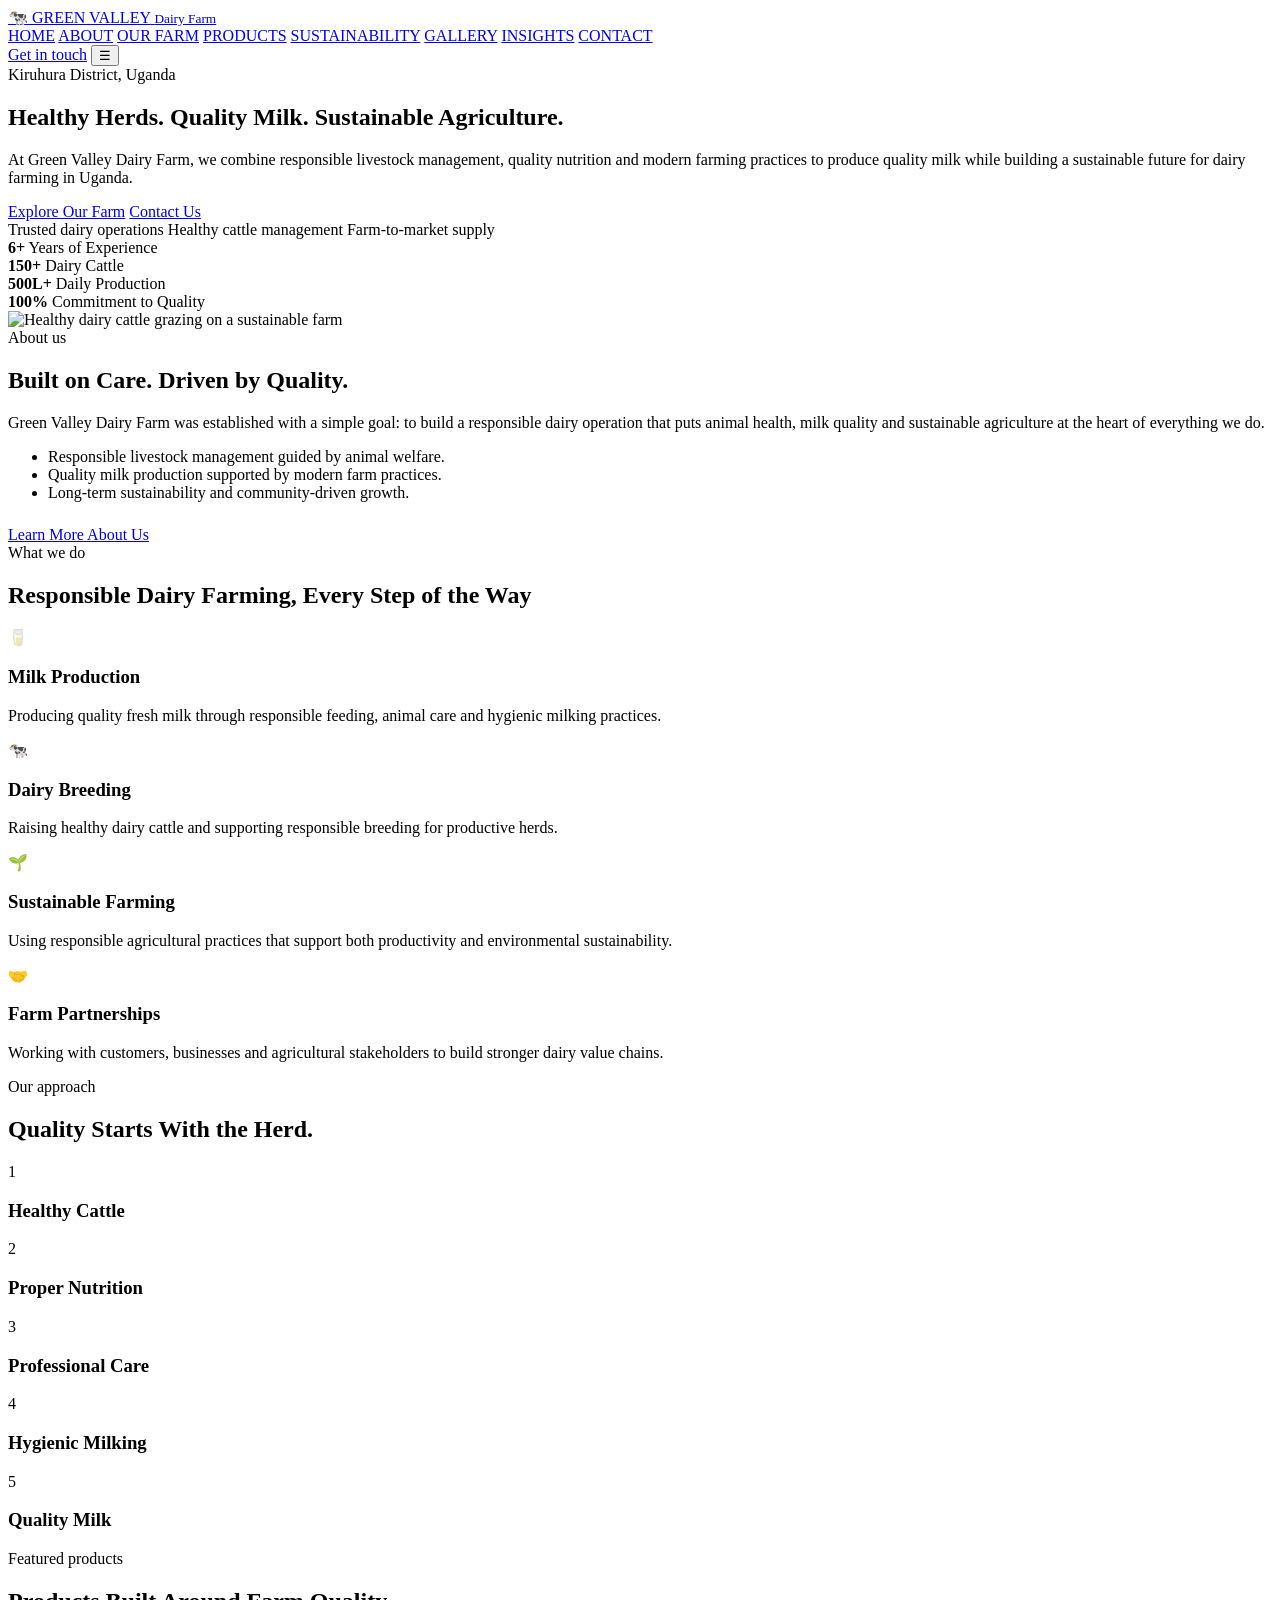
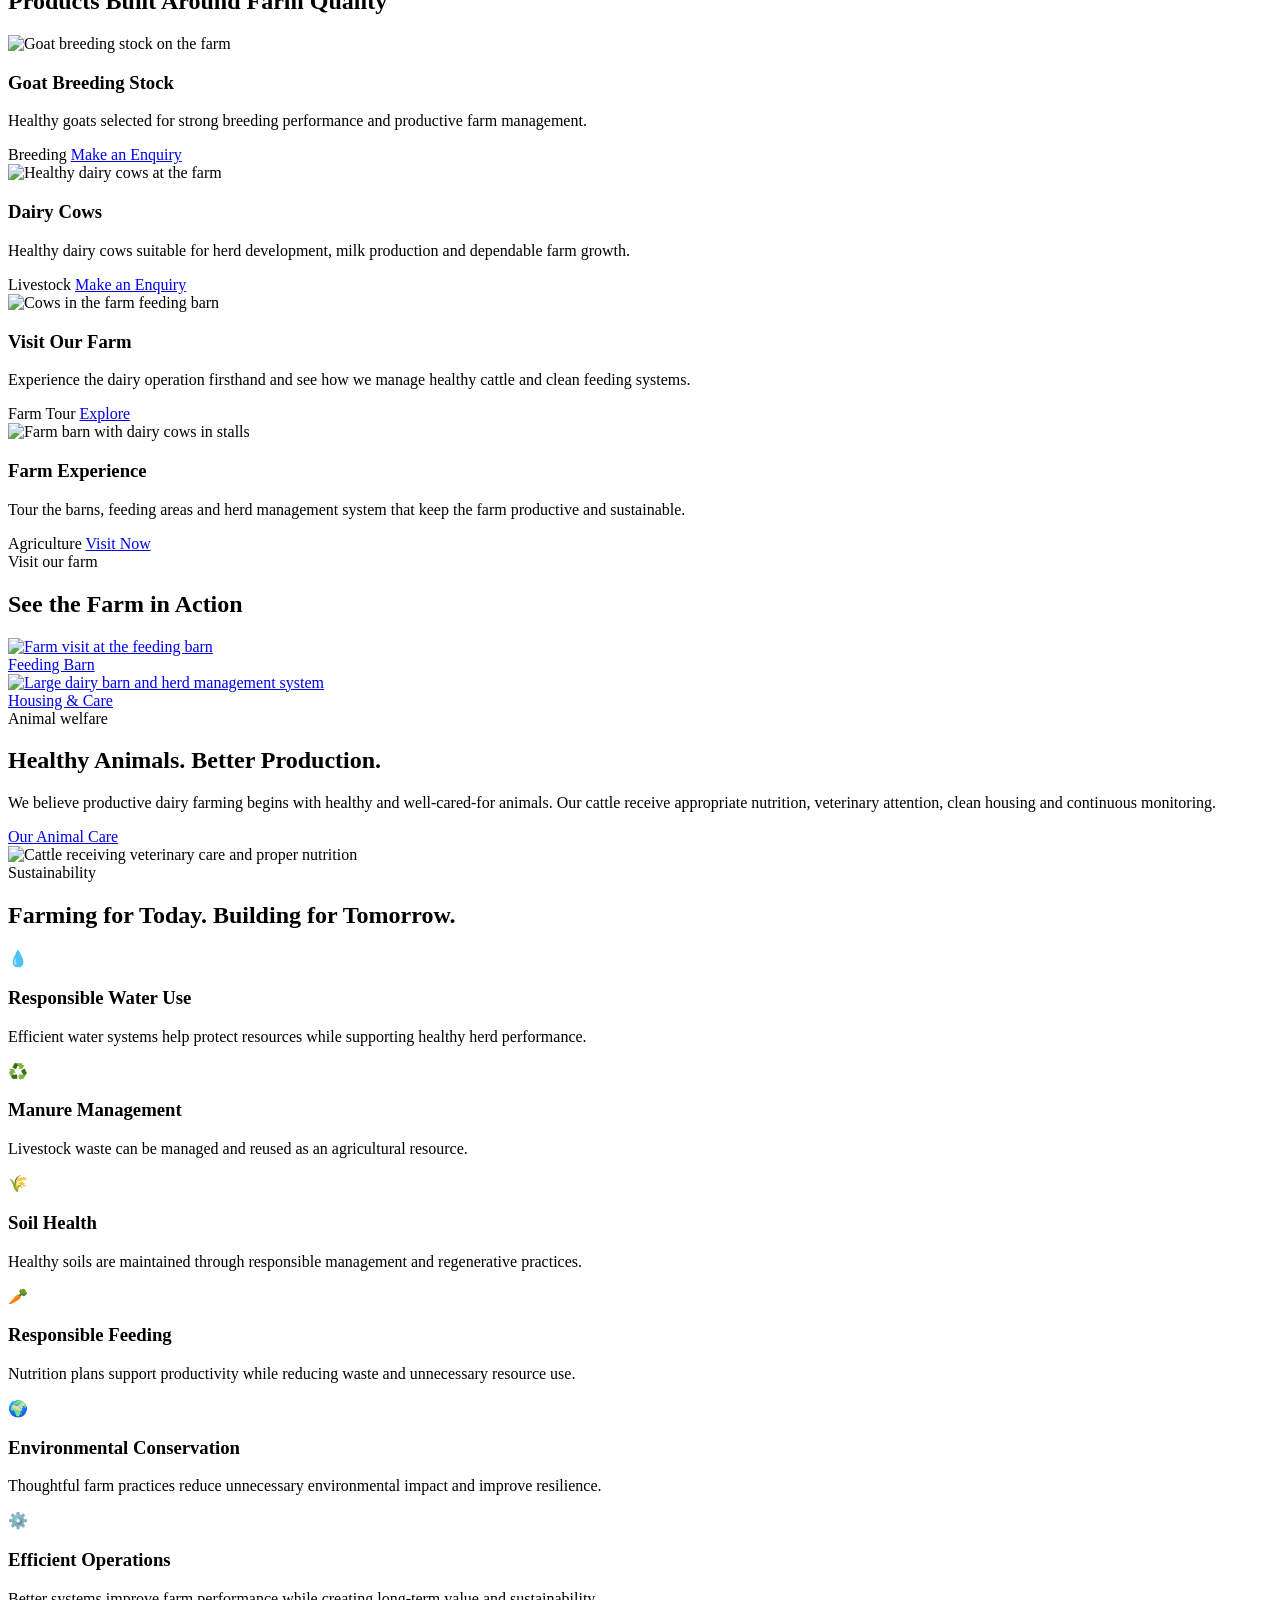
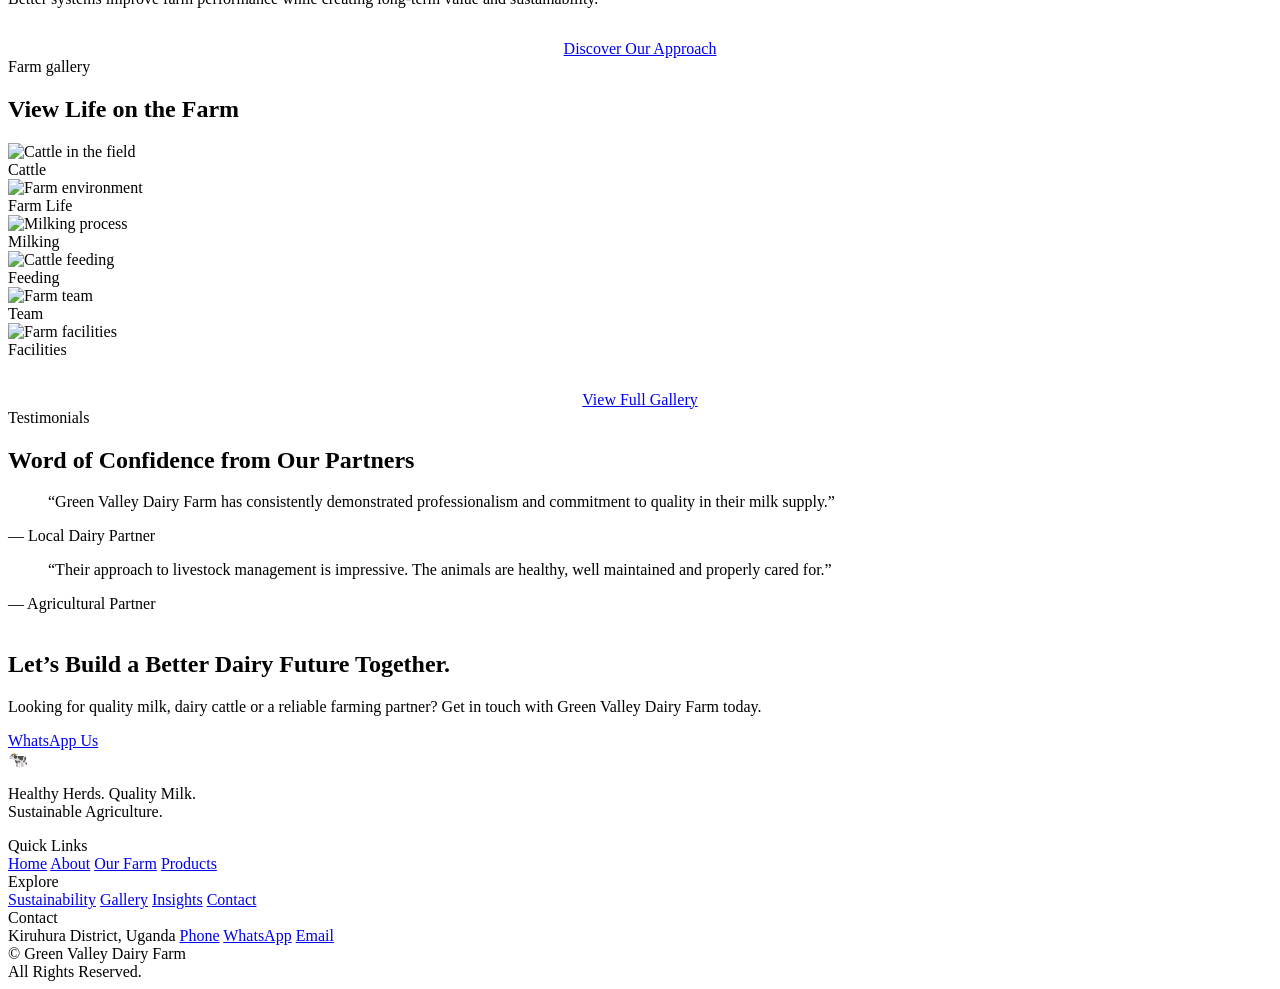
==== index.html @ 2883b81f "Add files via upload" ====
<!DOCTYPE html>
<html lang="en">
  <head>
    <meta charset="UTF-8" />
    <meta name="viewport" content="width=device-width, initial-scale=1.0" />
    <title>Green Valley Dairy Farm | Dairy Farming in Kiruhura, Uganda</title>
    <meta name="description" content="Green Valley Dairy Farm is a dairy farming enterprise in Kiruhura District, Uganda, focused on quality milk, healthy livestock and sustainable agriculture." />
    <meta name="keywords" content="dairy farming Uganda, dairy farm Uganda, dairy cattle Uganda, fresh milk Uganda, dairy products Uganda, dairy farming Kiruhura, cattle breeding Uganda" />
    <meta property="og:title" content="Green Valley Dairy Farm | Dairy Farming in Kiruhura, Uganda" />
    <meta property="og:description" content="Healthy Herds. Quality Milk. Sustainable Agriculture." />
    <meta property="og:type" content="website" />
    <meta property="og:image" content="https://images.unsplash.com/photo-1500595046743-cd271d694d30" />
    <meta name="twitter:card" content="summary_large_image" />
    <meta name="twitter:title" content="Green Valley Dairy Farm | Dairy Farming in Kiruhura, Uganda" />
    <meta name="twitter:description" content="Healthy Herds. Quality Milk. Sustainable Agriculture." />
    <link rel="icon" href="favicon.svg" type="image/svg+xml" />
    <link rel="canonical" href="https://www.greenvalleydairy.example/" />
    <link rel="stylesheet" href="css/style.css" />
  </head>
  <body>
    <header class="site-header">
      <div class="container">
        <a href="index.html" class="brand" aria-label="Green Valley Dairy Farm home">
          <span class="brand-mark">🐄</span>
          <span class="brand-text">
            <span>GREEN VALLEY</span>
            <small>Dairy Farm</small>
          </span>
        </a>
        <nav class="main-nav" aria-label="Primary navigation">
          <a href="index.html" class="active">HOME</a>
          <a href="pages/about.html">ABOUT</a>
          <a href="pages/farm.html">OUR FARM</a>
          <a href="pages/products.html">PRODUCTS</a>
          <a href="pages/sustainability.html">SUSTAINABILITY</a>
          <a href="pages/gallery.html">GALLERY</a>
          <a href="pages/insights.html">INSIGHTS</a>
          <a href="pages/contact.html">CONTACT</a>
        </nav>
        <div class="nav-actions">
          <a class="btn btn-secondary" href="pages/contact.html">Get in touch</a>
          <button class="menu-toggle" aria-label="Open menu">☰</button>
        </div>
      </div>
    </header>

    <main>
      <section class="hero">
        <div class="container">
          <div class="hero-content">
            <span class="eyebrow">Kiruhura District, Uganda</span>
            <h1>Healthy Herds. Quality Milk. Sustainable Agriculture.</h1>
            <p>At Green Valley Dairy Farm, we combine responsible livestock management, quality nutrition and modern farming practices to produce quality milk while building a sustainable future for dairy farming in Uganda.</p>
            <div class="hero-actions">
              <a class="btn btn-primary" href="pages/farm.html">Explore Our Farm</a>
              <a class="btn btn-secondary" href="pages/contact.html">Contact Us</a>
            </div>
            <div class="hero-meta">
              <span>Trusted dairy operations</span>
              <span>Healthy cattle management</span>
              <span>Farm-to-market supply</span>
            </div>
          </div>
        </div>
      </section>

      <section class="stats section">
        <div class="container stats-grid">
          <div class="stat-card">
            <strong>6+</strong>
            <span>Years of Experience</span>
          </div>
          <div class="stat-card">
            <strong>150+</strong>
            <span>Dairy Cattle</span>
          </div>
          <div class="stat-card">
            <strong>500L+</strong>
            <span>Daily Production</span>
          </div>
          <div class="stat-card">
            <strong>100%</strong>
            <span>Commitment to Quality</span>
          </div>
        </div>
      </section>

      <section class="about-preview section">
        <div class="container about-grid">
          <div class="about-image">
            <img src="https://images.unsplash.com/photo-1500595046743-cd271d694d30?auto=format&fit=crop&w=1200&q=80" alt="Healthy dairy cattle grazing on a sustainable farm" />
          </div>
          <div class="about-copy">
            <span class="eyebrow">About us</span>
            <h2>Built on Care. Driven by Quality.</h2>
            <p>Green Valley Dairy Farm was established with a simple goal: to build a responsible dairy operation that puts animal health, milk quality and sustainable agriculture at the heart of everything we do.</p>
            <ul class="mini-list">
              <li>Responsible livestock management guided by animal welfare.</li>
              <li>Quality milk production supported by modern farm practices.</li>
              <li>Long-term sustainability and community-driven growth.</li>
            </ul>
            <div class="hero-actions" style="margin-top: 1.5rem;">
              <a class="btn btn-primary" href="pages/about.html">Learn More About Us</a>
            </div>
          </div>
        </div>
      </section>

      <section class="section">
        <div class="container">
          <div class="section-header">
            <span class="eyebrow">What we do</span>
            <h2>Responsible Dairy Farming, Every Step of the Way</h2>
          </div>
          <div class="cards-grid">
            <article class="card">
              <div class="card-icon">🥛</div>
              <h3>Milk Production</h3>
              <p>Producing quality fresh milk through responsible feeding, animal care and hygienic milking practices.</p>
            </article>
            <article class="card">
              <div class="card-icon">🐄</div>
              <h3>Dairy Breeding</h3>
              <p>Raising healthy dairy cattle and supporting responsible breeding for productive herds.</p>
            </article>
            <article class="card">
              <div class="card-icon">🌱</div>
              <h3>Sustainable Farming</h3>
              <p>Using responsible agricultural practices that support both productivity and environmental sustainability.</p>
            </article>
            <article class="card">
              <div class="card-icon">🤝</div>
              <h3>Farm Partnerships</h3>
              <p>Working with customers, businesses and agricultural stakeholders to build stronger dairy value chains.</p>
            </article>
          </div>
        </div>
      </section>

      <section class="approach section">
        <div class="container">
          <div class="section-header">
            <span class="eyebrow">Our approach</span>
            <h2>Quality Starts With the Herd.</h2>
          </div>
          <div class="process-grid">
            <div class="process-step">
              <div class="step-num">1</div>
              <h3>Healthy Cattle</h3>
            </div>
            <div class="process-step">
              <div class="step-num">2</div>
              <h3>Proper Nutrition</h3>
            </div>
            <div class="process-step">
              <div class="step-num">3</div>
              <h3>Professional Care</h3>
            </div>
            <div class="process-step">
              <div class="step-num">4</div>
              <h3>Hygienic Milking</h3>
            </div>
            <div class="process-step">
              <div class="step-num">5</div>
              <h3>Quality Milk</h3>
            </div>
          </div>
        </div>
      </section>

      <section class="section">
        <div class="container">
          <div class="section-header">
            <span class="eyebrow">Featured products</span>
            <h2>Products Built Around Farm Quality</h2>
          </div>
          <div class="products-grid">
            <article class="product-card">
              <div class="product-image">
                <img src="assets/images/goat-breeding.jpg" alt="Goat breeding stock on the farm" />
              </div>
              <div class="product-body">
                <h3>Goat Breeding Stock</h3>
                <p>Healthy goats selected for strong breeding performance and productive farm management.</p>
                <div class="product-meta">
                  <span class="badge">Breeding</span>
                  <a class="btn btn-secondary" href="pages/products.html">Make an Enquiry</a>
                </div>
              </div>
            </article>
            <article class="product-card">
              <div class="product-image">
                <img src="assets/images/dairy-cows.jpg" alt="Healthy dairy cows at the farm" />
              </div>
              <div class="product-body">
                <h3>Dairy Cows</h3>
                <p>Healthy dairy cows suitable for herd development, milk production and dependable farm growth.</p>
                <div class="product-meta">
                  <span class="badge">Livestock</span>
                  <a class="btn btn-secondary" href="pages/products.html">Make an Enquiry</a>
                </div>
              </div>
            </article>
            <article class="product-card">
              <div class="product-image">
                <img src="assets/images/farm-visit-1.jpg" alt="Cows in the farm feeding barn" />
              </div>
              <div class="product-body">
                <h3>Visit Our Farm</h3>
                <p>Experience the dairy operation firsthand and see how we manage healthy cattle and clean feeding systems.</p>
                <div class="product-meta">
                  <span class="badge">Farm Tour</span>
                  <a class="btn btn-secondary" href="pages/farm.html">Explore</a>
                </div>
              </div>
            </article>
            <article class="product-card">
              <div class="product-image">
                <img src="assets/images/farm-visit-2.jpg" alt="Farm barn with dairy cows in stalls" />
              </div>
              <div class="product-body">
                <h3>Farm Experience</h3>
                <p>Tour the barns, feeding areas and herd management system that keep the farm productive and sustainable.</p>
                <div class="product-meta">
                  <span class="badge">Agriculture</span>
                  <a class="btn btn-secondary" href="pages/farm.html">Visit Now</a>
                </div>
              </div>
            </article>
          </div>
        </div>
      </section>

      <section class="section" style="background: var(--cream);">
        <div class="container">
          <div class="section-header">
            <span class="eyebrow">Visit our farm</span>
            <h2>See the Farm in Action</h2>
          </div>
          <div class="gallery-grid">
            <a class="gallery-item" href="pages/farm.html">
              <img src="assets/images/farm-visit-1.jpg" alt="Farm visit at the feeding barn" />
              <div class="caption">Feeding Barn</div>
            </a>
            <a class="gallery-item" href="pages/farm.html">
              <img src="assets/images/farm-visit-2.jpg" alt="Large dairy barn and herd management system" />
              <div class="caption">Housing & Care</div>
            </a>
          </div>
        </div>
      </section>

      <section class="welfare section">
        <div class="container about-grid reverse">
          <div class="about-copy">
            <span class="eyebrow">Animal welfare</span>
            <h2>Healthy Animals. Better Production.</h2>
            <p>We believe productive dairy farming begins with healthy and well-cared-for animals. Our cattle receive appropriate nutrition, veterinary attention, clean housing and continuous monitoring.</p>
            <a class="btn btn-primary" href="pages/farm.html">Our Animal Care</a>
          </div>
          <div class="about-image">
            <img src="https://images.unsplash.com/photo-1517849845537-4d257902454a?auto=format&fit=crop&w=1200&q=80" alt="Cattle receiving veterinary care and proper nutrition" />
          </div>
        </div>
      </section>

      <section class="section">
        <div class="container">
          <div class="section-header">
            <span class="eyebrow">Sustainability</span>
            <h2>Farming for Today. Building for Tomorrow.</h2>
          </div>
          <div class="sustainability-grid">
            <article class="sustainability-card">
              <div class="fa">💧</div>
              <h3>Responsible Water Use</h3>
              <p>Efficient water systems help protect resources while supporting healthy herd performance.</p>
            </article>
            <article class="sustainability-card">
              <div class="fa">♻️</div>
              <h3>Manure Management</h3>
              <p>Livestock waste can be managed and reused as an agricultural resource.</p>
            </article>
            <article class="sustainability-card">
              <div class="fa">🌾</div>
              <h3>Soil Health</h3>
              <p>Healthy soils are maintained through responsible management and regenerative practices.</p>
            </article>
            <article class="sustainability-card">
              <div class="fa">🥕</div>
              <h3>Responsible Feeding</h3>
              <p>Nutrition plans support productivity while reducing waste and unnecessary resource use.</p>
            </article>
            <article class="sustainability-card">
              <div class="fa">🌍</div>
              <h3>Environmental Conservation</h3>
              <p>Thoughtful farm practices reduce unnecessary environmental impact and improve resilience.</p>
            </article>
            <article class="sustainability-card">
              <div class="fa">⚙️</div>
              <h3>Efficient Operations</h3>
              <p>Better systems improve farm performance while creating long-term value and sustainability.</p>
            </article>
          </div>
          <div style="text-align: center; margin-top: 2rem;">
            <a class="btn btn-primary" href="pages/sustainability.html">Discover Our Approach</a>
          </div>
        </div>
      </section>

      <section class="gallery-preview section">
        <div class="container">
          <div class="section-header">
            <span class="eyebrow">Farm gallery</span>
            <h2>View Life on the Farm</h2>
          </div>
          <div class="gallery-grid">
            <div class="gallery-item">
              <img src="https://images.unsplash.com/photo-1500595046743-cd271d694d30?auto=format&fit=crop&w=900&q=80" alt="Cattle in the field" />
              <div class="caption">Cattle</div>
            </div>
            <div class="gallery-item">
              <img src="https://images.unsplash.com/photo-1553284965-83fd3e82fa5a?auto=format&fit=crop&w=900&q=80" alt="Farm environment" />
              <div class="caption">Farm Life</div>
            </div>
            <div class="gallery-item">
              <img src="https://images.unsplash.com/photo-1550583724-b2692b85b150?auto=format&fit=crop&w=900&q=80" alt="Milking process" />
              <div class="caption">Milking</div>
            </div>
            <div class="gallery-item">
              <img src="https://images.unsplash.com/photo-1464226184884-fa520dda7f04?auto=format&fit=crop&w=900&q=80" alt="Cattle feeding" />
              <div class="caption">Feeding</div>
            </div>
            <div class="gallery-item">
              <img src="https://images.unsplash.com/photo-1523741543316-beb7fc7023d8?auto=format&fit=crop&w=900&q=80" alt="Farm team" />
              <div class="caption">Team</div>
            </div>
            <div class="gallery-item">
              <img src="https://images.unsplash.com/photo-1504593811423-6dd665756598?auto=format&fit=crop&w=900&q=80" alt="Farm facilities" />
              <div class="caption">Facilities</div>
            </div>
          </div>
          <div style="text-align: center; margin-top: 2rem;">
            <a class="btn btn-primary" href="pages/gallery.html">View Full Gallery</a>
          </div>
        </div>
      </section>

      <section class="testimonials section">
        <div class="container">
          <div class="section-header">
            <span class="eyebrow">Testimonials</span>
            <h2>Word of Confidence from Our Partners</h2>
          </div>
          <div class="testimonials-grid">
            <article class="testimonial">
              <blockquote>“Green Valley Dairy Farm has consistently demonstrated professionalism and commitment to quality in their milk supply.”</blockquote>
              <footer>— Local Dairy Partner</footer>
            </article>
            <article class="testimonial">
              <blockquote>“Their approach to livestock management is impressive. The animals are healthy, well maintained and properly cared for.”</blockquote>
              <footer>— Agricultural Partner</footer>
            </article>
          </div>
        </div>
      </section>

      <section class="section">
        <div class="container">
          <div class="cta-box">
            <div>
              <span class="eyebrow" style="color: rgba(255,255,255,0.8);">Let’s work together</span>
              <h2>Let’s Build a Better Dairy Future Together.</h2>
              <p>Looking for quality milk, dairy cattle or a reliable farming partner? Get in touch with Green Valley Dairy Farm today.</p>
            </div>
            <div class="hero-actions" style="margin-top: 0;">
              <a class="btn btn-primary" href="https://wa.me/256704782616?text=Hello%20Green%20Valley%20Dairy%20Farm%2C%20I%20would%20like%20to%20enquire%20about%20your%20dairy%20cattle." target="_blank" rel="noopener">WhatsApp Us</a>
              <a class="btn btn-secondary" href="pages/contact.html" style="border-color: rgba(255,255,255,0.4); color: white;">Contact the Farm</a>
            </div>
          </div>
        </div>
      </section>
    </main>

    <footer class="site-footer">
      <div class="container footer-grid">
        <div>
          <div class="brand" style="margin-bottom: 1rem; color: white;">
            <span class="brand-mark">🐄</span>
            <span class="brand-text" style="color: white;">
              <span>GREEN VALLEY</span>
              <small style="color: rgba(255,255,255,0.7);">Dairy Farm</small>
            </span>
          </div>
          <p>Healthy Herds. Quality Milk.<br />Sustainable Agriculture.</p>
        </div>
        <div>
          <div class="footer-title">Quick Links</div>
          <div class="footer-links">
            <a href="index.html">Home</a>
            <a href="pages/about.html">About</a>
            <a href="pages/farm.html">Our Farm</a>
            <a href="pages/products.html">Products</a>
          </div>
        </div>
        <div>
          <div class="footer-title">Explore</div>
          <div class="footer-links">
            <a href="pages/sustainability.html">Sustainability</a>
            <a href="pages/gallery.html">Gallery</a>
            <a href="pages/insights.html">Insights</a>
            <a href="pages/contact.html">Contact</a>
          </div>
        </div>
        <div>
          <div class="footer-title">Contact</div>
          <div class="footer-links">
            <span>Kiruhura District, Uganda</span>
            <a href="tel:+256704782616">Phone</a>
            <a href="https://wa.me/256704782616" target="_blank" rel="noopener">WhatsApp</a>
            <a href="mailto:nasasiraabel59@gmail.com">Email</a>
          </div>
        </div>
      </div>
      <div class="container footer-bottom">
        © <span data-year></span> Green Valley Dairy Farm<br />All Rights Reserved.
      </div>
    </footer>

    <script src="js/main.js"></script>
  </body>
</html>
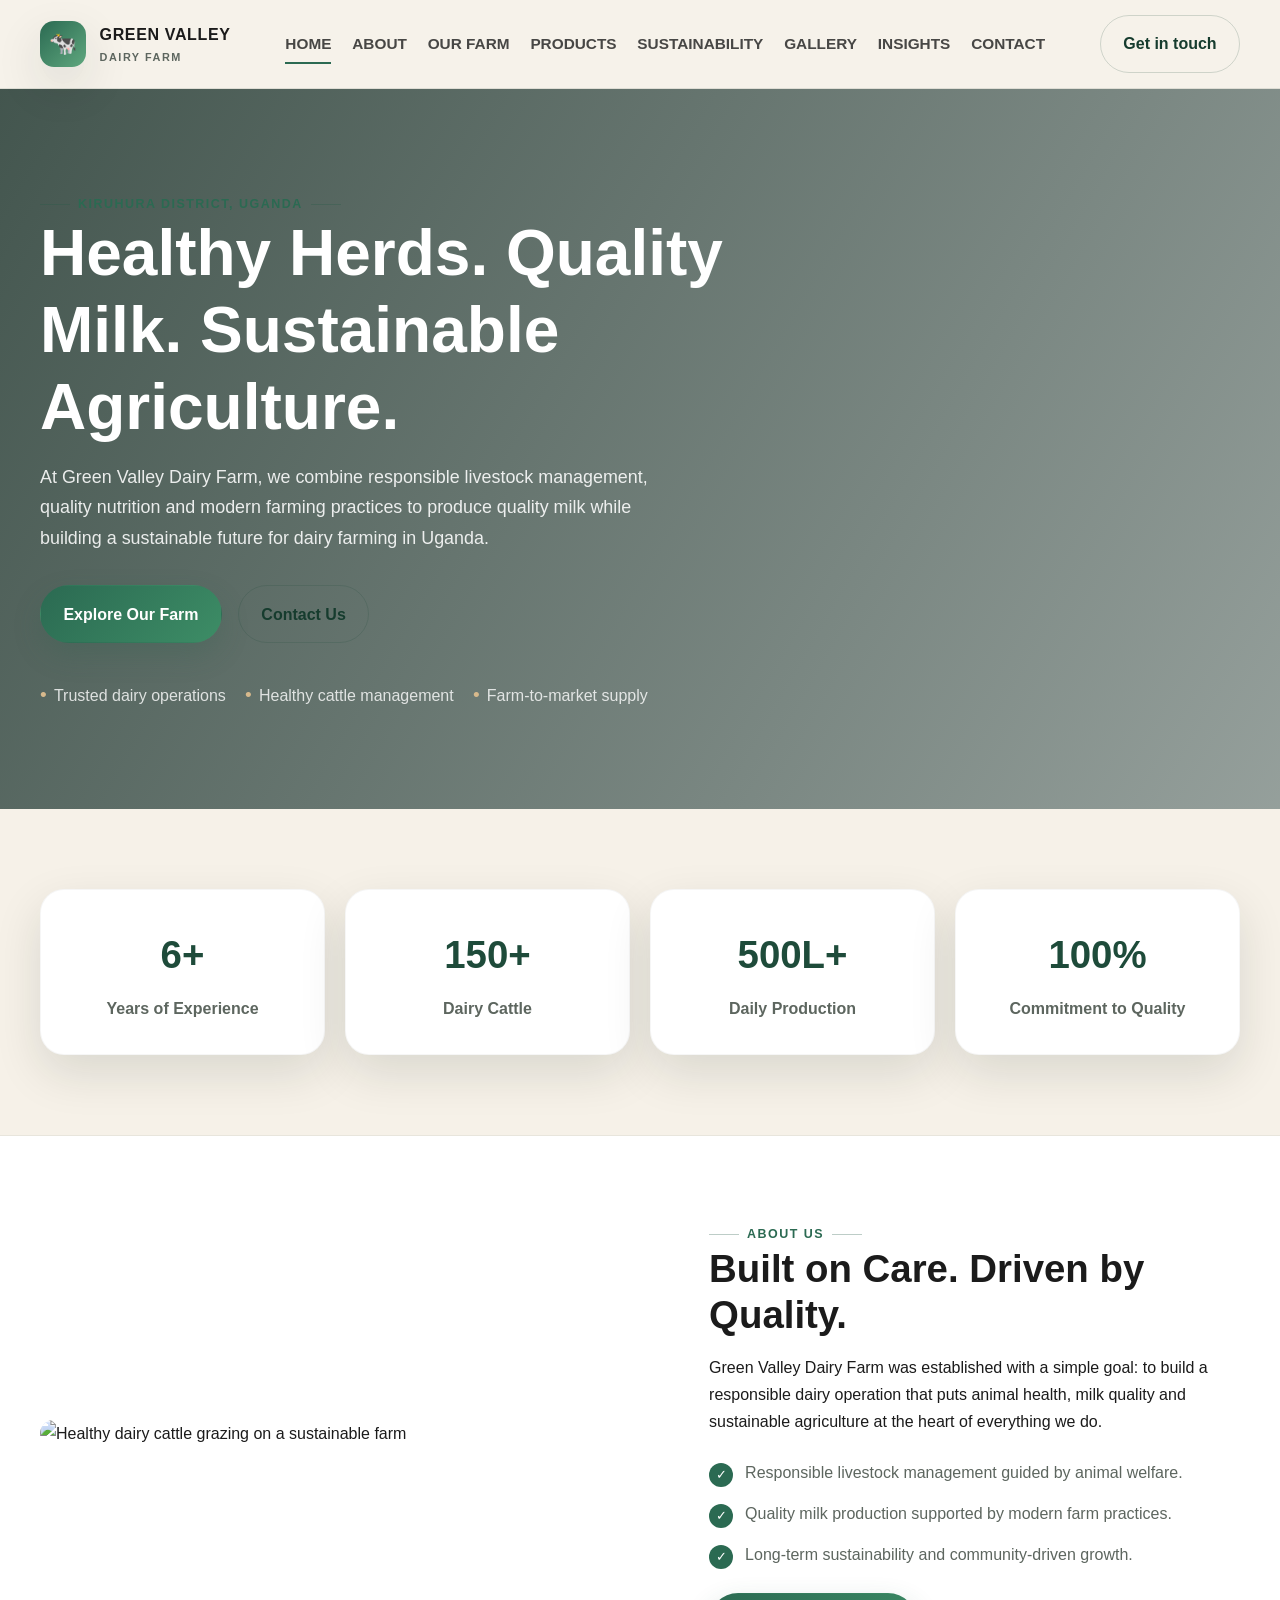
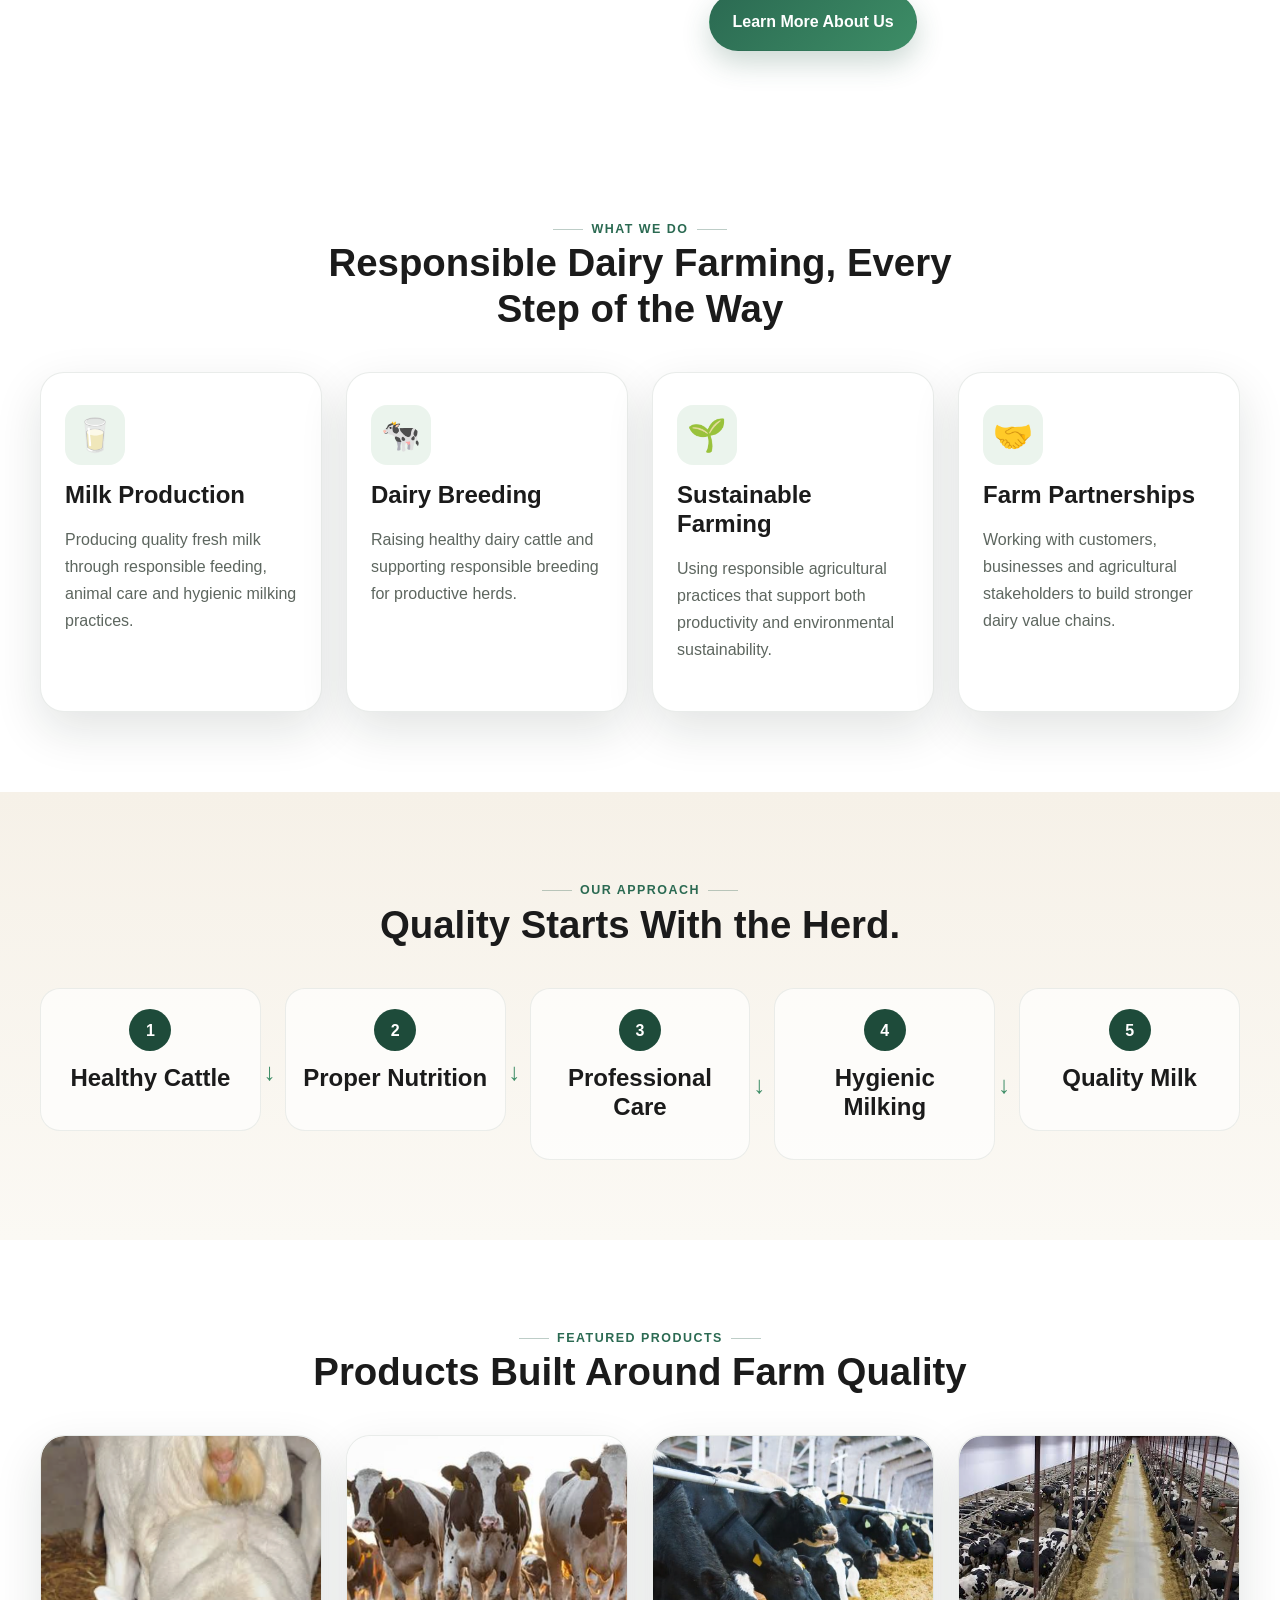
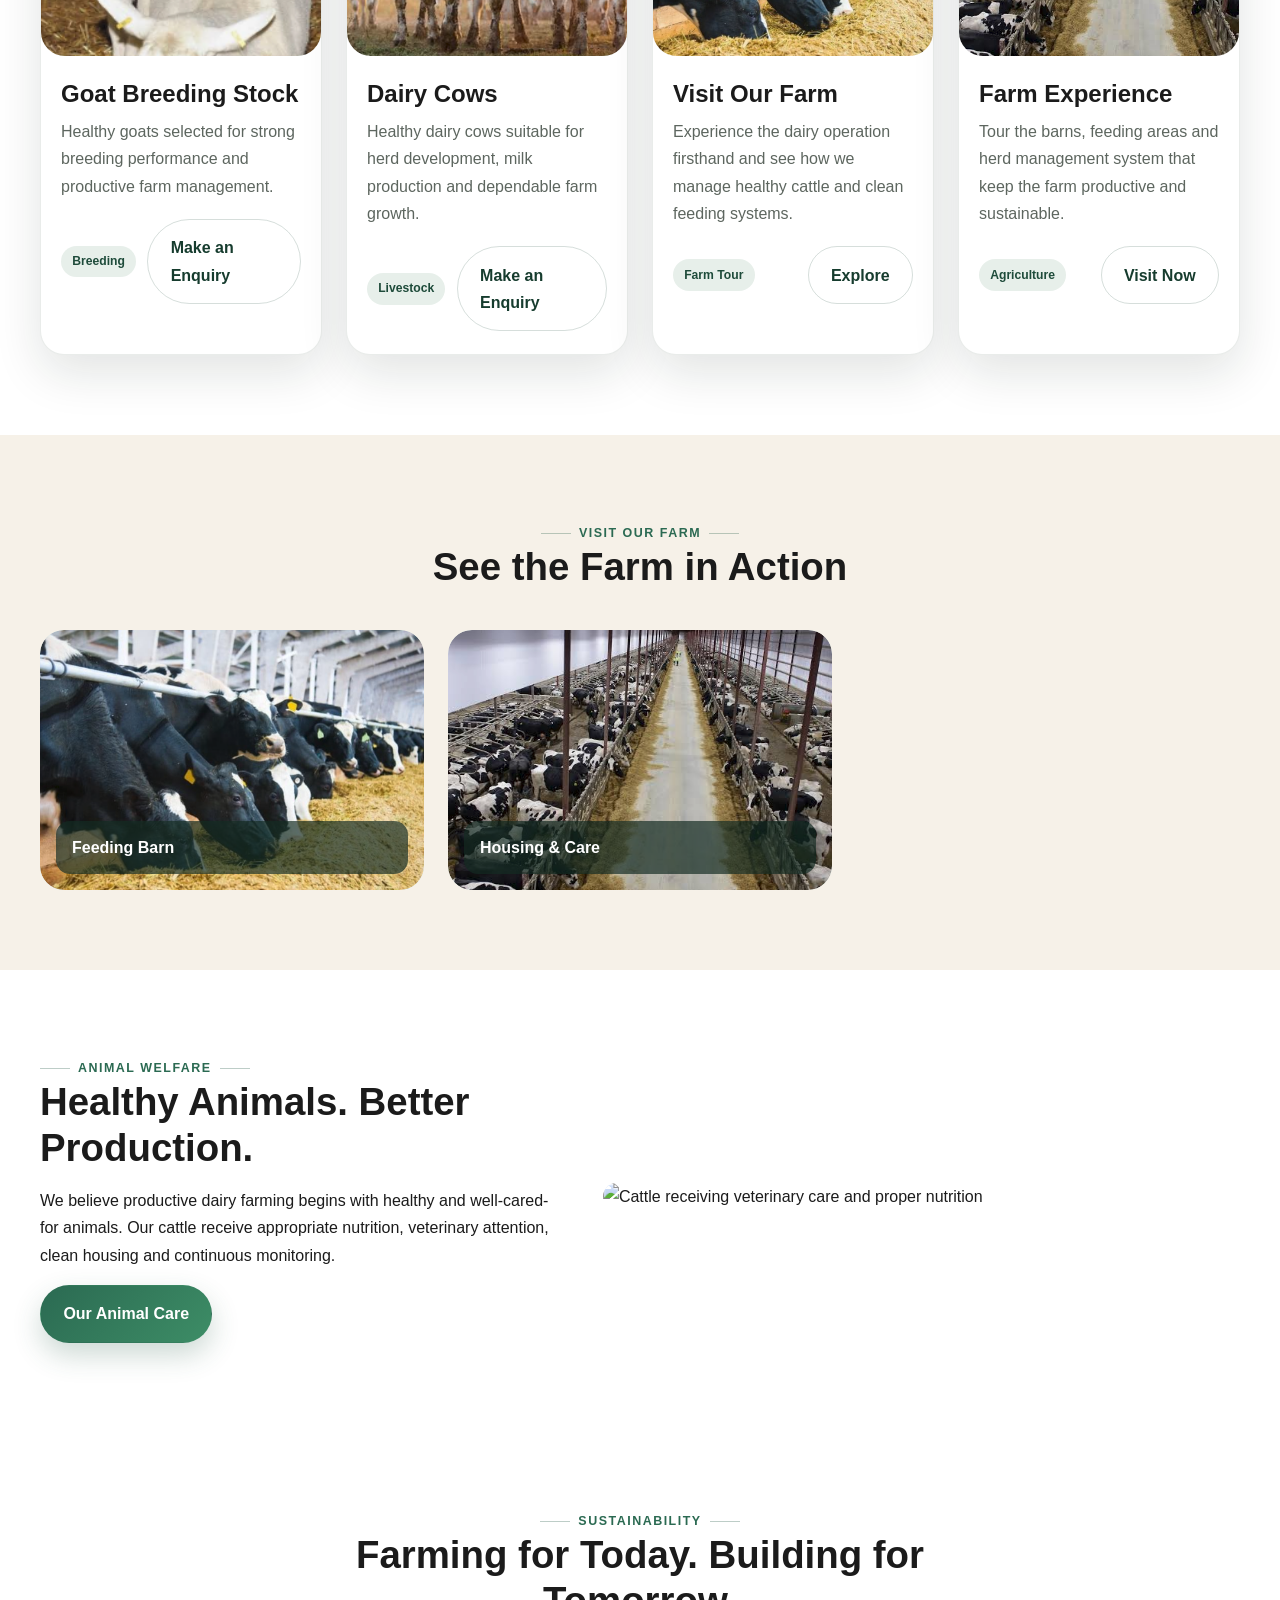
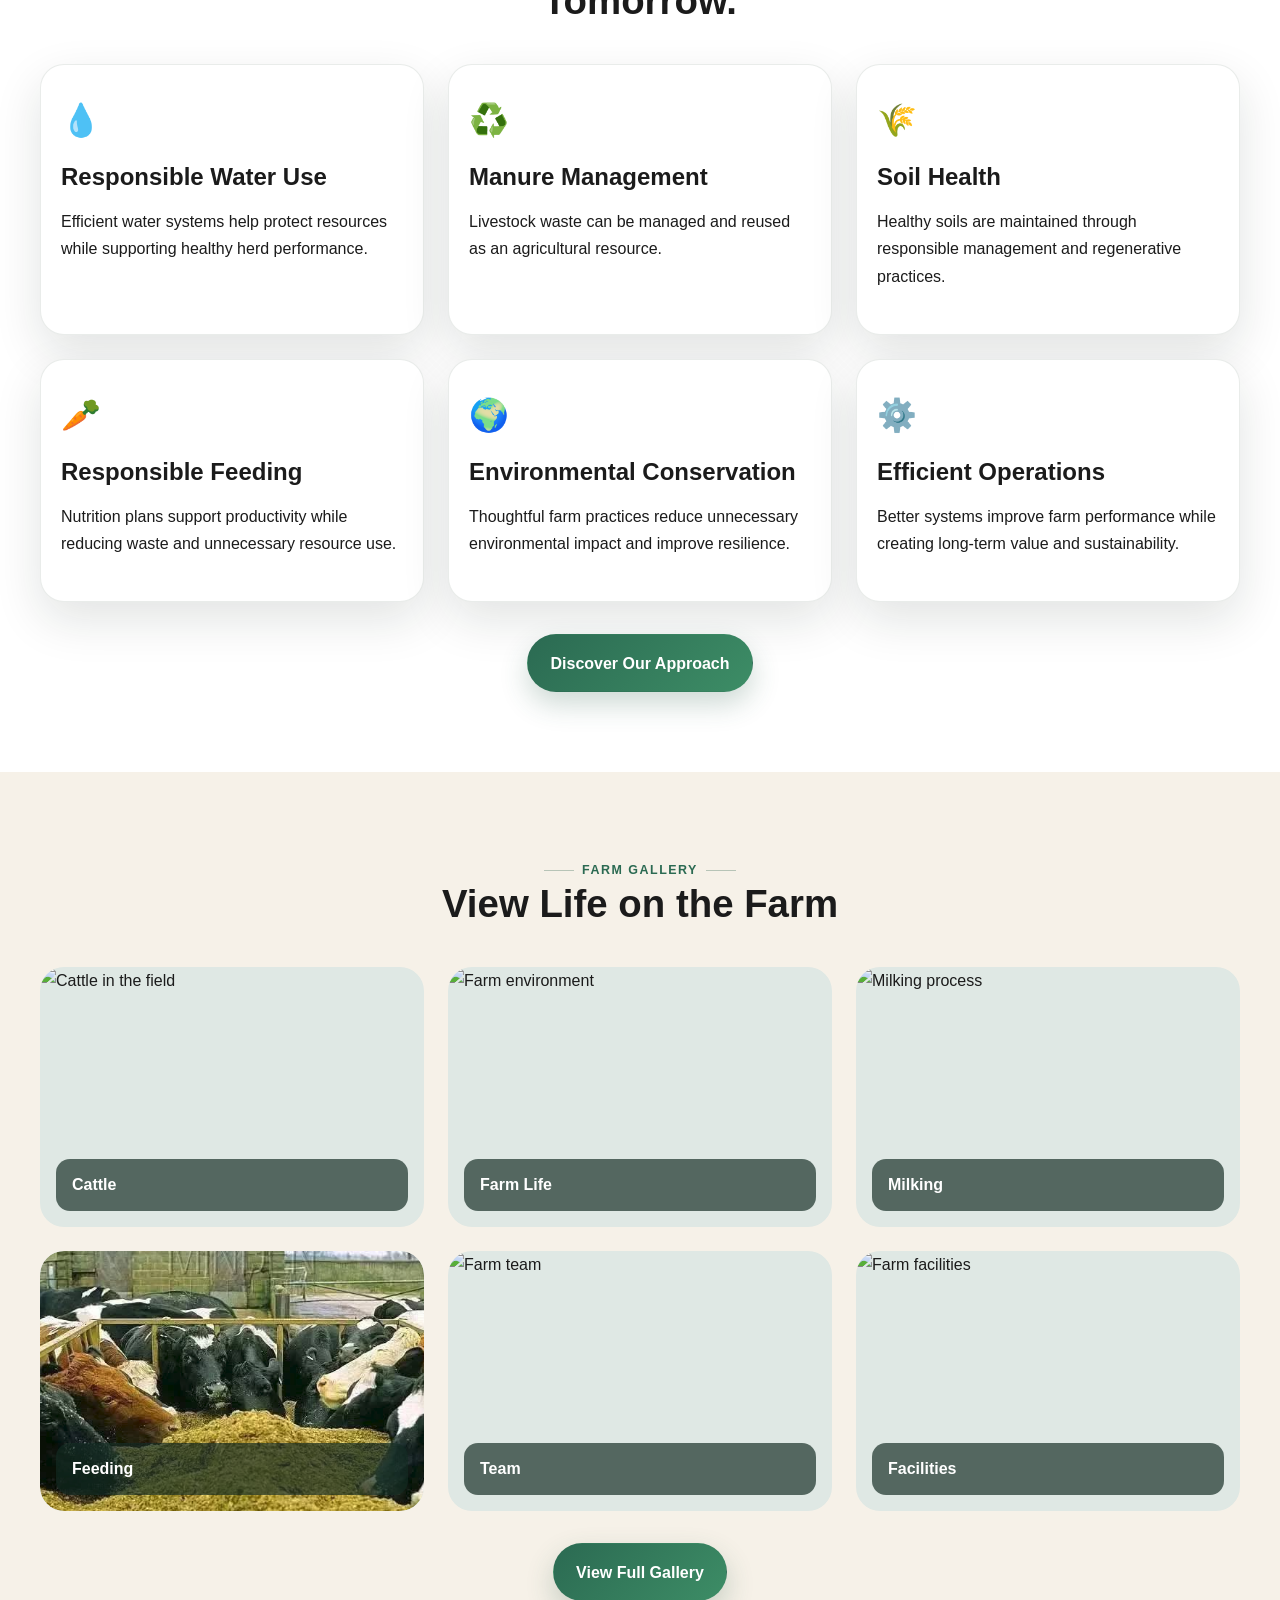
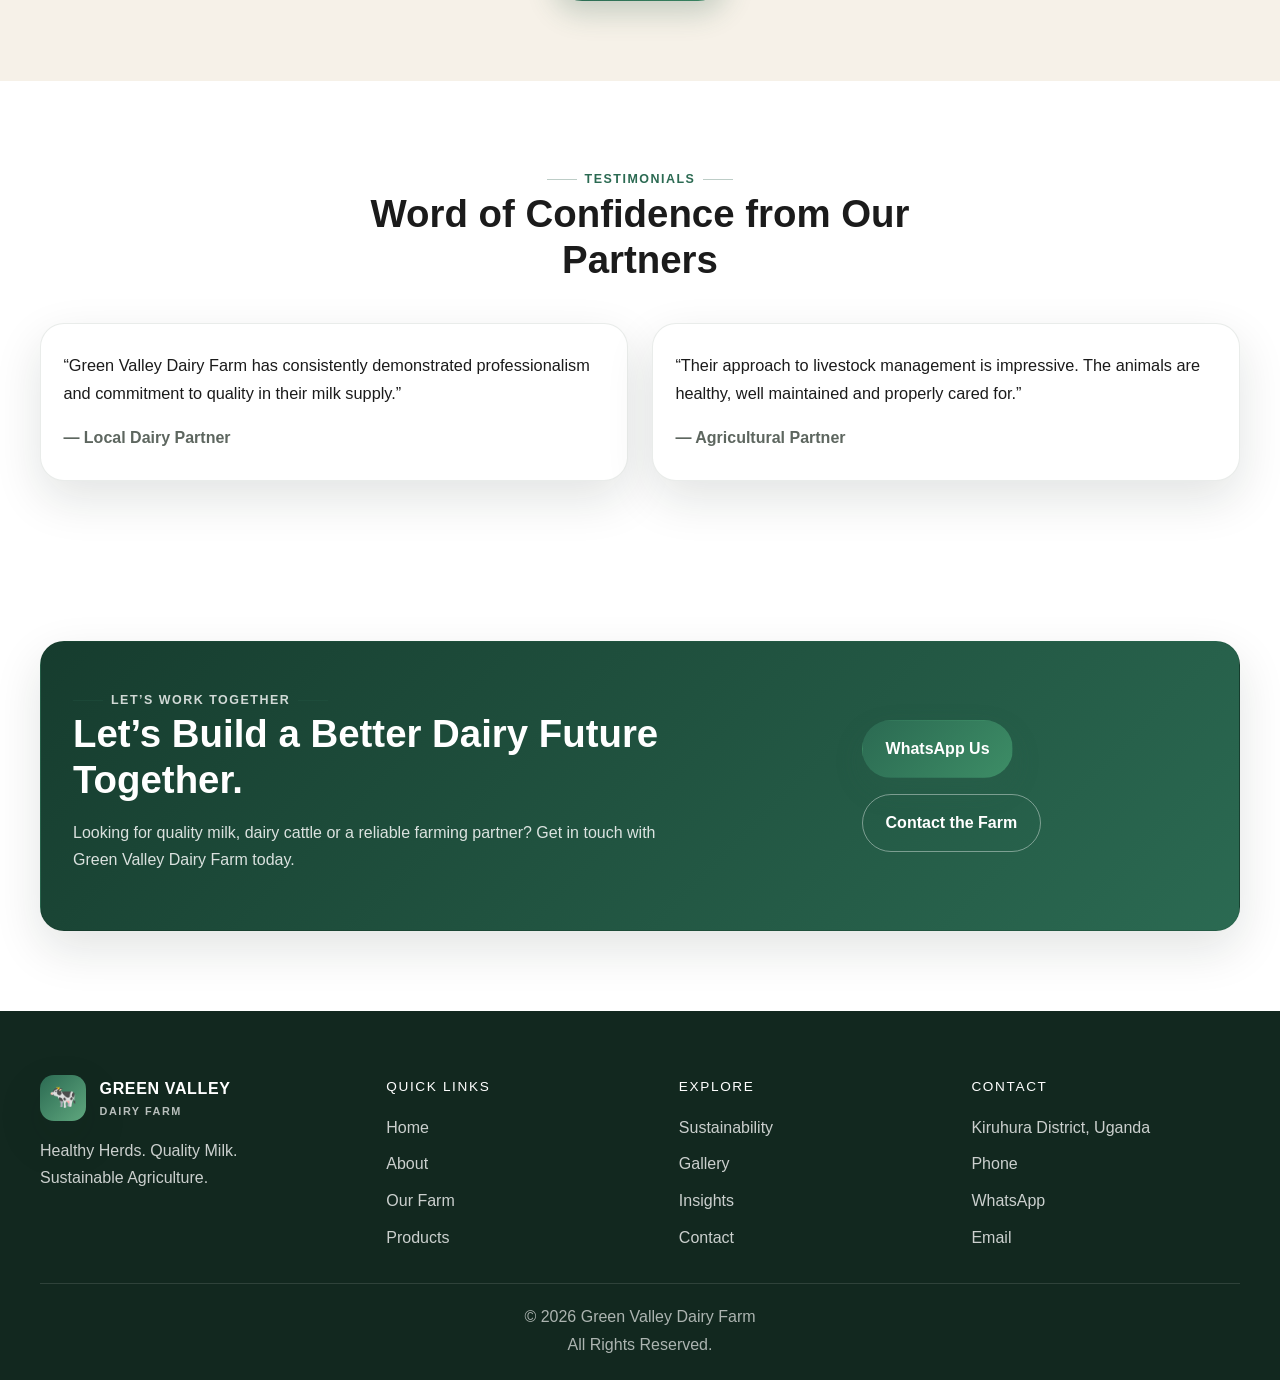
==== commit e2d739f4: "Add homepage cattle feeding photo Co-authored-by: Copilot <223556219+Copilot@users.noreply.github.co" ====
--- a/index.html
+++ b/index.html
@@ -328,7 +328,7 @@
               <div class="caption">Milking</div>
             </div>
             <div class="gallery-item">
-              <img src="https://images.unsplash.com/photo-1464226184884-fa520dda7f04?auto=format&fit=crop&w=900&q=80" alt="Cattle feeding" />
+              <img src="assets/images/gallery/feeding-2.jpg" alt="Dairy cows eating forage together at the feed trough" />
               <div class="caption">Feeding</div>
             </div>
             <div class="gallery-item">
--- a/css/style.css
+++ b/css/style.css
@@ -0,0 +1,863 @@
+:root {
+  --green-900: #163c2e;
+  --green-800: #1e4b3a;
+  --green-700: #2b6a52;
+  --green-600: #3d8d66;
+  --green-500: #5fa77e;
+  --cream: #f6f1e8;
+  --sand: #e7dcc6;
+  --earth: #d7b98c;
+  --charcoal: #1b1b1b;
+  --muted: #5d665f;
+  --white: #ffffff;
+  --shadow: 0 18px 48px rgba(16, 31, 23, 0.12);
+  --radius: 24px;
+  --container: 1200px;
+}
+
+* { box-sizing: border-box; }
+html { scroll-behavior: smooth; }
+body {
+  margin: 0;
+  font-family: Arial, Helvetica, sans-serif;
+  background: var(--white);
+  color: var(--charcoal);
+  line-height: 1.7;
+}
+a { text-decoration: none; color: inherit; }
+img { max-width: 100%; display: block; }
+button, input, textarea, select {
+  font: inherit;
+}
+.container {
+  width: min(var(--container), calc(100% - 2rem));
+  margin: 0 auto;
+}
+.section {
+  padding: 5rem 0;
+}
+.section-header {
+  text-align: center;
+  max-width: 700px;
+  margin: 0 auto 2.5rem;
+}
+.eyebrow {
+  display: inline-flex;
+  align-items: center;
+  gap: 0.5rem;
+  font-size: 0.78rem;
+  letter-spacing: 0.12em;
+  text-transform: uppercase;
+  color: var(--green-700);
+  font-weight: 700;
+}
+.eyebrow::before,
+.eyebrow::after {
+  content: "";
+  width: 30px;
+  height: 1px;
+  background: rgba(38, 91, 70, 0.3);
+}
+h1, h2, h3, h4 { line-height: 1.2; margin: 0 0 1rem; }
+h1 { font-size: clamp(2.5rem, 5vw, 4.5rem); }
+h2 { font-size: clamp(2rem, 3vw, 3rem); }
+h3 { font-size: 1.5rem; }
+p { margin: 0 0 1rem; }
+
+.site-header {
+  position: sticky;
+  top: 0;
+  z-index: 1000;
+  background: rgba(246, 241, 232, 0.9);
+  backdrop-filter: blur(12px);
+  border-bottom: 1px solid rgba(12, 38, 27, 0.1);
+}
+.site-header .container {
+  display: flex;
+  align-items: center;
+  justify-content: space-between;
+  min-height: 88px;
+  gap: 1rem;
+}
+.brand {
+  display: flex;
+  align-items: center;
+  gap: 0.85rem;
+  font-weight: 800;
+  letter-spacing: 0.04em;
+}
+.brand-mark {
+  width: 46px;
+  height: 46px;
+  border-radius: 14px;
+  display: grid;
+  place-items: center;
+  background: linear-gradient(135deg, var(--green-700), var(--green-500));
+  color: var(--white);
+  font-size: 1.4rem;
+  box-shadow: var(--shadow);
+}
+.brand-text small {
+  display: block;
+  font-size: 0.68rem;
+  letter-spacing: 0.14em;
+  text-transform: uppercase;
+  color: var(--muted);
+}
+.main-nav {
+  display: flex;
+  align-items: center;
+  gap: 1.3rem;
+  font-size: 0.96rem;
+  color: var(--charcoal);
+}
+.main-nav a {
+  position: relative;
+  font-weight: 600;
+  color: rgba(27, 27, 27, 0.8);
+}
+.main-nav a::after {
+  content: "";
+  position: absolute;
+  left: 0;
+  bottom: -7px;
+  width: 100%;
+  height: 2px;
+  background: var(--green-700);
+  transform: scaleX(0);
+  transform-origin: center;
+  transition: transform 0.2s ease;
+}
+.main-nav a:hover::after,
+.main-nav a.active::after {
+  transform: scaleX(1);
+}
+.nav-actions {
+  display: flex;
+  align-items: center;
+  gap: 0.8rem;
+}
+.btn {
+  display: inline-flex;
+  align-items: center;
+  justify-content: center;
+  gap: 0.5rem;
+  min-height: 52px;
+  padding: 0.9rem 1.4rem;
+  border-radius: 999px;
+  border: 1px solid transparent;
+  font-weight: 700;
+  transition: transform 0.2s ease, box-shadow 0.2s ease, background 0.2s ease;
+}
+.btn:hover {
+  transform: translateY(-1px);
+}
+.btn-primary {
+  background: linear-gradient(135deg, var(--green-700), var(--green-600));
+  color: var(--white);
+  box-shadow: 0 12px 28px rgba(44, 96, 74, 0.24);
+}
+.btn-secondary {
+  background: transparent;
+  border-color: rgba(31, 74, 58, 0.18);
+  color: var(--green-900);
+}
+.menu-toggle {
+  display: none;
+  background: transparent;
+  border: 1px solid rgba(27, 27, 27, 0.15);
+  width: 46px;
+  height: 46px;
+  border-radius: 12px;
+  font-size: 1.4rem;
+  cursor: pointer;
+}
+
+.hero {
+  position: relative;
+  background:
+    linear-gradient(120deg, rgba(20, 43, 34, 0.8), rgba(20, 43, 34, 0.45)),
+    url('https://images.unsplash.com/photo-1500595046743-cd271d694d30?auto=format&fit=crop&w=1600&q=80') center/cover no-repeat;
+  color: var(--white);
+  min-height: 720px;
+  display: flex;
+  align-items: center;
+  overflow: hidden;
+}
+.hero .container {
+  padding: 4rem 0;
+}
+.hero-content {
+  max-width: 760px;
+}
+.hero h1 {
+  margin-bottom: 1rem;
+  color: var(--white);
+}
+.hero p {
+  font-size: 1.12rem;
+  max-width: 640px;
+  color: rgba(255,255,255,0.88);
+}
+.hero-actions {
+  display: flex;
+  flex-wrap: wrap;
+  gap: 1rem;
+  margin-top: 2rem;
+}
+.hero-meta {
+  margin-top: 2.25rem;
+  display: flex;
+  flex-wrap: wrap;
+  gap: 1.2rem;
+  color: rgba(255,255,255,0.8);
+}
+.hero-meta span {
+  display: inline-flex;
+  align-items: center;
+  gap: 0.45rem;
+}
+.hero-meta span::before {
+  content: "•";
+  color: var(--earth);
+  font-size: 1.2rem;
+}
+
+.stats {
+  background: var(--cream);
+  border-bottom: 1px solid rgba(15, 46, 35, 0.06);
+}
+.stats-grid {
+  display: grid;
+  grid-template-columns: repeat(4, minmax(0, 1fr));
+  gap: 1.25rem;
+}
+.stat-card {
+  background: var(--white);
+  border-radius: var(--radius);
+  padding: 2rem 1.25rem;
+  text-align: center;
+  box-shadow: var(--shadow);
+  border: 1px solid rgba(27, 27, 27, 0.04);
+}
+.stat-card strong {
+  display: block;
+  font-size: clamp(1.9rem, 3vw, 2.7rem);
+  color: var(--green-800);
+  margin-bottom: 0.5rem;
+}
+.stat-card span {
+  color: var(--muted);
+  font-weight: 600;
+}
+
+.about-preview {
+  background: var(--white);
+}
+.about-grid {
+  display: grid;
+  grid-template-columns: 1.2fr 1fr;
+  gap: 2rem;
+  align-items: center;
+}
+.about-image img,
+.medium-image img,
+.product-image img,
+.feature-card img,
+.gallery-item img,
+.card-image img,
+.article-image img {
+  border-radius: var(--radius);
+  width: 100%;
+  height: 100%;
+  object-fit: cover;
+}
+.about-copy {
+  padding-right: 1rem;
+}
+.mini-list {
+  list-style: none;
+  padding: 0;
+  margin: 1.5rem 0 0;
+  display: grid;
+  gap: 0.8rem;
+}
+.mini-list li {
+  display: flex;
+  align-items: flex-start;
+  gap: 0.75rem;
+  color: var(--muted);
+}
+.mini-list li::before {
+  content: "✓";
+  width: 1.5rem;
+  height: 1.5rem;
+  display: inline-grid;
+  place-items: center;
+  color: var(--white);
+  background: var(--green-700);
+  border-radius: 50%;
+  font-size: 0.8rem;
+  margin-top: 0.25rem;
+}
+
+.cards-grid,
+.products-grid,
+.gallery-grid,
+.resource-grid,
+.article-grid,
+.contact-grid,
+.value-grid,
+.card-list,
+.featured-cards,
+.process-grid,
+.farm-cards,
+.sustainability-grid,
+.articles-grid {
+  display: grid;
+  gap: 1.5rem;
+}
+.cards-grid, .products-grid, .featured-cards { grid-template-columns: repeat(4, minmax(0, 1fr)); }
+.card,
+.product-card,
+.resource-card,
+.article-card,
+.value-card,
+.farm-card,
+.sustainability-card,
+.contact-panel,
+.faq-item,
+.testimonial,
+.cta-box {
+  background: var(--white);
+  border-radius: var(--radius);
+  border: 1px solid rgba(18, 44, 30, 0.09);
+  box-shadow: var(--shadow);
+}
+.card {
+  padding: 2rem 1.5rem;
+  text-align: left;
+}
+.card-icon {
+  width: 60px;
+  height: 60px;
+  border-radius: 16px;
+  display: grid;
+  place-items: center;
+  background: rgba(93, 160, 110, 0.12);
+  font-size: 2rem;
+  margin-bottom: 1rem;
+}
+.card p { color: var(--muted); }
+
+.approach {
+  background: linear-gradient(180deg, var(--cream), #fbf9f4);
+}
+.process-grid {
+  grid-template-columns: repeat(5, minmax(0, 1fr));
+  align-items: start;
+  margin-top: 2rem;
+}
+.process-step {
+  background: rgba(255,255,255,0.65);
+  border: 1px solid rgba(17, 51, 38, 0.08);
+  border-radius: 20px;
+  padding: 1.3rem 1rem;
+  text-align: center;
+  position: relative;
+}
+.process-step:not(:last-child)::after {
+  content: "↓";
+  position: absolute;
+  right: -1rem;
+  top: 45%;
+  color: var(--green-600);
+  font-size: 1.5rem;
+}
+.process-step .step-num {
+  width: 42px;
+  height: 42px;
+  display: inline-grid;
+  place-items: center;
+  border-radius: 50%;
+  background: var(--green-800);
+  color: var(--white);
+  font-weight: 700;
+  margin-bottom: 0.8rem;
+}
+
+.product-card {
+  overflow: hidden;
+  padding: 0;
+}
+.product-card .product-image { height: 220px; }
+.product-card .product-body {
+  padding: 1.5rem 1.25rem 1.4rem;
+}
+.product-card h3 { margin-bottom: 0.6rem; }
+.product-card p { color: var(--muted); }
+.product-meta {
+  display: flex;
+  align-items: center;
+  justify-content: space-between;
+  gap: 0.7rem;
+  margin-top: 1.2rem;
+}
+.badge {
+  display: inline-flex;
+  align-items: center;
+  padding: 0.35rem 0.7rem;
+  border-radius: 999px;
+  background: rgba(62, 126, 84, 0.12);
+  color: var(--green-800);
+  font-size: 0.76rem;
+  font-weight: 700;
+}
+
+.welfare {
+  background: var(--white);
+}
+.about-grid.reverse {
+  grid-template-columns: 1fr 1.2fr;
+}
+
+.sustainability-grid {
+  grid-template-columns: repeat(3, minmax(0, 1fr));
+}
+.sustainability-card {
+  padding: 1.75rem 1.25rem;
+}
+.sustainability-card .fa {
+  font-size: 2rem;
+  color: var(--green-700);
+  margin-bottom: 1rem;
+}
+
+.gallery-preview {
+  background: var(--cream);
+}
+.gallery-grid {
+  grid-template-columns: repeat(3, minmax(0, 1fr));
+}
+.gallery-item {
+  display: block;
+  position: relative;
+  overflow: hidden;
+  min-height: 260px;
+  border-radius: var(--radius);
+  background: #dfe8e4;
+}
+.gallery-item img {
+  transition: transform 0.35s ease;
+}
+.gallery-item:hover img { transform: scale(1.04); }
+.gallery-item .caption {
+  position: absolute;
+  left: 1rem;
+  bottom: 1rem;
+  right: 1rem;
+  padding: 0.8rem 1rem;
+  border-radius: 14px;
+  background: rgba(20, 43, 34, 0.68);
+  color: var(--white);
+  font-weight: 700;
+}
+
+.testimonials {
+  background: var(--white);
+}
+.testimonials-grid {
+  display: grid;
+  grid-template-columns: repeat(2, minmax(0, 1fr));
+  gap: 1.5rem;
+}
+.testimonial {
+  padding: 1.8rem 1.4rem;
+}
+.testimonial blockquote {
+  margin: 0 0 1rem;
+  font-size: 1.02rem;
+  color: var(--charcoal);
+}
+.testimonial footer {
+  color: var(--muted);
+  font-weight: 700;
+}
+
+.cta-box {
+  padding: 2.5rem 2rem;
+  background: linear-gradient(135deg, var(--green-900), var(--green-700));
+  color: var(--white);
+  display: flex;
+  justify-content: space-between;
+  align-items: center;
+  gap: 1.5rem;
+}
+.cta-box p { color: rgba(255,255,255,0.84); max-width: 620px; }
+
+.site-footer {
+  background: #12281f;
+  color: rgba(255,255,255,0.78);
+  padding: 4rem 0 1.4rem;
+}
+.footer-grid {
+  display: grid;
+  grid-template-columns: 1.2fr 1fr 1fr 1fr;
+  gap: 1.5rem;
+}
+.footer-title {
+  color: var(--white);
+  font-size: 0.85rem;
+  text-transform: uppercase;
+  letter-spacing: 0.12em;
+  margin-bottom: 1rem;
+}
+.footer-links {
+  display: grid;
+  gap: 0.6rem;
+}
+.footer-bottom {
+  border-top: 1px solid rgba(255,255,255,0.12);
+  margin-top: 2rem;
+  padding-top: 1.2rem;
+  text-align: center;
+  color: rgba(255,255,255,0.65);
+}
+
+.page-hero {
+  background: linear-gradient(120deg, rgba(22, 60, 46, 0.92), rgba(35, 82, 63, 0.78)),
+    url('https://images.unsplash.com/photo-1500595046743-cd271d694d30?auto=format&fit=crop&w=1400&q=80') center/cover no-repeat;
+  color: var(--white);
+  padding: 5rem 0 4rem;
+}
+.page-hero-content {
+  max-width: 760px;
+}
+.page-hero h1 {
+  color: var(--white);
+}
+.page-hero p {
+  font-size: 1.05rem;
+  color: rgba(255,255,255,0.85);
+}
+
+.story-grid,
+.values-grid,
+.overview-grid,
+.features-grid,
+.contact-grid,
+.article-content-grid,
+.insights-grid,
+.farm-detail-grid {
+  display: grid;
+  gap: 1.5rem;
+}
+.story-grid { grid-template-columns: 1fr 1fr; }
+.values-grid { grid-template-columns: repeat(3, minmax(0,1fr)); }
+.value-card, .feature-card, .resource-card, .article-card, .farm-card { padding: 1.5rem; }
+
+.feature-card strong,
+.value-card strong,
+.resource-card strong,
+.article-card strong {
+  display: block;
+  margin-bottom: 0.75rem;
+}
+
+.list-plain {
+  padding-left: 1.1rem;
+  color: var(--muted);
+  margin: 0;
+}
+.list-plain li { margin-bottom: 0.6rem; }
+
+.farm-detail-grid {
+  grid-template-columns: repeat(2, minmax(0,1fr));
+}
+.farm-card .icon {
+  width: 52px;
+  height: 52px;
+  border-radius: 14px;
+  background: rgba(93, 160, 110, 0.12);
+  display: grid;
+  place-items: center;
+  margin-bottom: 1rem;
+  color: var(--green-800);
+  font-size: 1.4rem;
+}
+.farm-card .nutrition-image {
+  width: 100%;
+  height: 180px;
+  margin: 0 0 1rem;
+  border-radius: 14px;
+  object-fit: cover;
+}
+
+.product-detail-card {
+  display: flex;
+  gap: 1rem;
+  padding: 1.4rem;
+  border: 1px solid rgba(25, 72, 59, 0.08);
+  border-radius: 20px;
+  background: rgba(247, 249, 245, 0.8);
+}
+.product-detail-card .tag {
+  min-width: 130px;
+  font-weight: 800;
+  color: var(--green-800);
+}
+
+.gallery-controls {
+  display: flex;
+  flex-wrap: wrap;
+  gap: 0.8rem;
+  justify-content: center;
+  margin-bottom: 2rem;
+}
+.filter-btn {
+  border: 1px solid rgba(27, 58, 44, 0.16);
+  background: var(--white);
+  color: var(--green-900);
+  padding: 0.7rem 1.1rem;
+  border-radius: 999px;
+  cursor: pointer;
+  font-weight: 700;
+}
+.filter-btn.active {
+  background: var(--green-800);
+  color: var(--white);
+  border-color: var(--green-800);
+}
+.gallery-grid-full {
+  display: grid;
+  grid-template-columns: repeat(3, minmax(0, 1fr));
+  gap: 1.25rem;
+}
+.gallery-item.full {
+  cursor: pointer;
+  min-height: 260px;
+}
+.gallery-lightbox {
+  position: fixed;
+  inset: 0;
+  background: rgba(12,18,15,0.8);
+  display: none;
+  place-items: center;
+  z-index: 2000;
+  padding: 1.5rem;
+}
+.gallery-lightbox.open { display: grid; }
+.gallery-lightbox .lightbox-content {
+  position: relative;
+  max-width: 1000px;
+  width: min(100%, 900px);
+  background: var(--white);
+  border-radius: 24px;
+  overflow: hidden;
+}
+.lightbox-close {
+  position: absolute;
+  top: 1rem;
+  right: 1rem;
+  width: 42px;
+  height: 42px;
+  border-radius: 50%;
+  border: none;
+  background: rgba(255,255,255,0.9);
+  font-size: 1.4rem;
+  cursor: pointer;
+}
+
+.faq { background: var(--cream); }
+.faq-wrap {
+  max-width: 900px;
+  margin: 0 auto;
+}
+.faq-item {
+  padding: 1.2rem 1.2rem;
+  margin-bottom: 1rem;
+  overflow: hidden;
+}
+.faq-question {
+  width: 100%;
+  background: transparent;
+  border: none;
+  text-align: left;
+  padding: 0;
+  font-size: 1.1rem;
+  font-weight: 700;
+  color: var(--charcoal);
+  display: flex;
+  align-items: center;
+  justify-content: space-between;
+  gap: 1rem;
+  cursor: pointer;
+}
+.faq-question span:last-child {
+  font-size: 1.5rem;
+  transition: transform 0.2s ease;
+}
+.faq-item.open .faq-question span:last-child { transform: rotate(45deg); }
+.faq-answer {
+  display: none;
+  color: var(--muted);
+  padding-top: 0.9rem;
+}
+.faq-item.open .faq-answer { display: block; }
+
+.contact-page .contact-grid {
+  grid-template-columns: 1.1fr 1.2fr;
+}
+.contact-panel {
+  padding: 2rem;
+}
+.contact-list {
+  list-style: none;
+  margin: 1.5rem 0 0;
+  padding: 0;
+  display: grid;
+  gap: 1rem;
+}
+.contact-list li {
+  display: flex;
+  gap: 0.8rem;
+}
+.contact-list .icon {
+  width: 40px;
+  height: 40px;
+  border-radius: 12px;
+  display: grid;
+  place-items: center;
+  background: rgba(93,160,110,0.12);
+  color: var(--green-700);
+}
+.form-grid {
+  display: grid;
+  grid-template-columns: repeat(2, minmax(0,1fr));
+  gap: 1rem;
+}
+.field {
+  display: grid;
+  gap: 0.45rem;
+}
+.field.full { grid-column: 1 / -1; }
+.field label {
+  font-weight: 700;
+  color: var(--green-900);
+}
+.field input, .field textarea, .field select {
+  width: 100%;
+  border: 1px solid rgba(22, 60, 46, 0.18);
+  border-radius: 14px;
+  min-height: 52px;
+  padding: 0.8rem 1rem;
+  background: #fff;
+  color: var(--charcoal);
+}
+.field textarea { min-height: 150px; resize: vertical; }
+.form-actions {
+  margin-top: 1.25rem;
+  display: flex;
+  flex-wrap: wrap;
+  gap: 0.8rem;
+}
+
+.map-frame {
+  width: 100%;
+  min-height: 350px;
+  border: none;
+  border-radius: 24px;
+  filter: saturate(0.9) contrast(1.05);
+}
+
+.article-grid { grid-template-columns: repeat(3, minmax(0,1fr)); }
+.article-card .article-image { height: 220px; margin-bottom: 1rem; }
+.article-card .meta {
+  display: flex;
+  flex-wrap: wrap;
+  gap: 0.7rem;
+  color: var(--muted);
+  font-size: 0.82rem;
+  margin-bottom: 0.7rem;
+}
+
+@media (max-width: 980px) {
+  .main-nav {
+    position: absolute;
+    top: calc(100% + 1rem);
+    right: 1rem;
+    left: 1rem;
+    background: rgba(255,255,255,0.98);
+    border: 1px solid rgba(15, 46, 35, 0.08);
+    box-shadow: var(--shadow);
+    border-radius: 18px;
+    flex-direction: column;
+    align-items: flex-start;
+    padding: 1rem;
+    transform: scaleY(0);
+    transform-origin: top;
+    opacity: 0;
+    pointer-events: none;
+    transition: opacity 0.2s ease, transform 0.2s ease;
+  }
+  .main-nav.open {
+    opacity: 1;
+    transform: scaleY(1);
+    pointer-events: auto;
+  }
+  .menu-toggle { display: inline-grid; place-items: center; }
+  .stats-grid, .cards-grid, .products-grid, .gallery-grid, .footer-grid, .values-grid, .article-grid, .gallery-grid-full, .process-grid { grid-template-columns: repeat(2, minmax(0, 1fr)); }
+  .about-grid, .story-grid, .contact-page .contact-grid, .farm-detail-grid { grid-template-columns: 1fr; }
+}
+
+@media (max-width: 640px) {
+  .hero { min-height: 620px; }
+  .hero-content h1,
+  .page-hero h1,
+  .section-header h2 {
+    line-height: 1.08;
+    letter-spacing: -0.04em;
+  }
+  .hero-content h1 { font-size: clamp(2.3rem, 9vw, 3.3rem); }
+  .page-hero h1 { font-size: clamp(2rem, 8vw, 2.8rem); }
+  .section-header h2 { font-size: clamp(1.8rem, 7vw, 2.5rem); }
+  .stats-grid, .cards-grid, .products-grid, .gallery-grid, .footer-grid, .values-grid, .article-grid, .gallery-grid-full, .process-grid, .sustainability-grid, .testimonials-grid, .form-grid { grid-template-columns: 1fr; }
+  .product-card,
+  .value-card,
+  .gallery-item,
+  .gallery-item.full {
+    min-height: auto;
+  }
+  .product-image,
+  .gallery-item img,
+  .gallery-item.full img {
+    height: 220px;
+  }
+  .product-card .product-body,
+  .value-card,
+  .feature-card,
+  .testimonial,
+  .contact-panel {
+    padding: 1.2rem;
+  }
+  .cta-box { flex-direction: column; align-items: flex-start; }
+  .site-header .container { min-height: 76px; }
+  .nav-actions .btn-secondary { display: none; }
+  .brand-text { display: none; }
+  .brand-mark {
+    width: 36px;
+    height: 36px;
+    font-size: 1.15rem;
+  }
+  .section { padding: 4rem 0; }
+  .site-header {
+    position: sticky;
+    top: 0;
+    z-index: 30;
+  }
+  .main-nav {
+    width: calc(100% - 2rem);
+    left: 1rem;
+    right: 1rem;
+  }
+}
